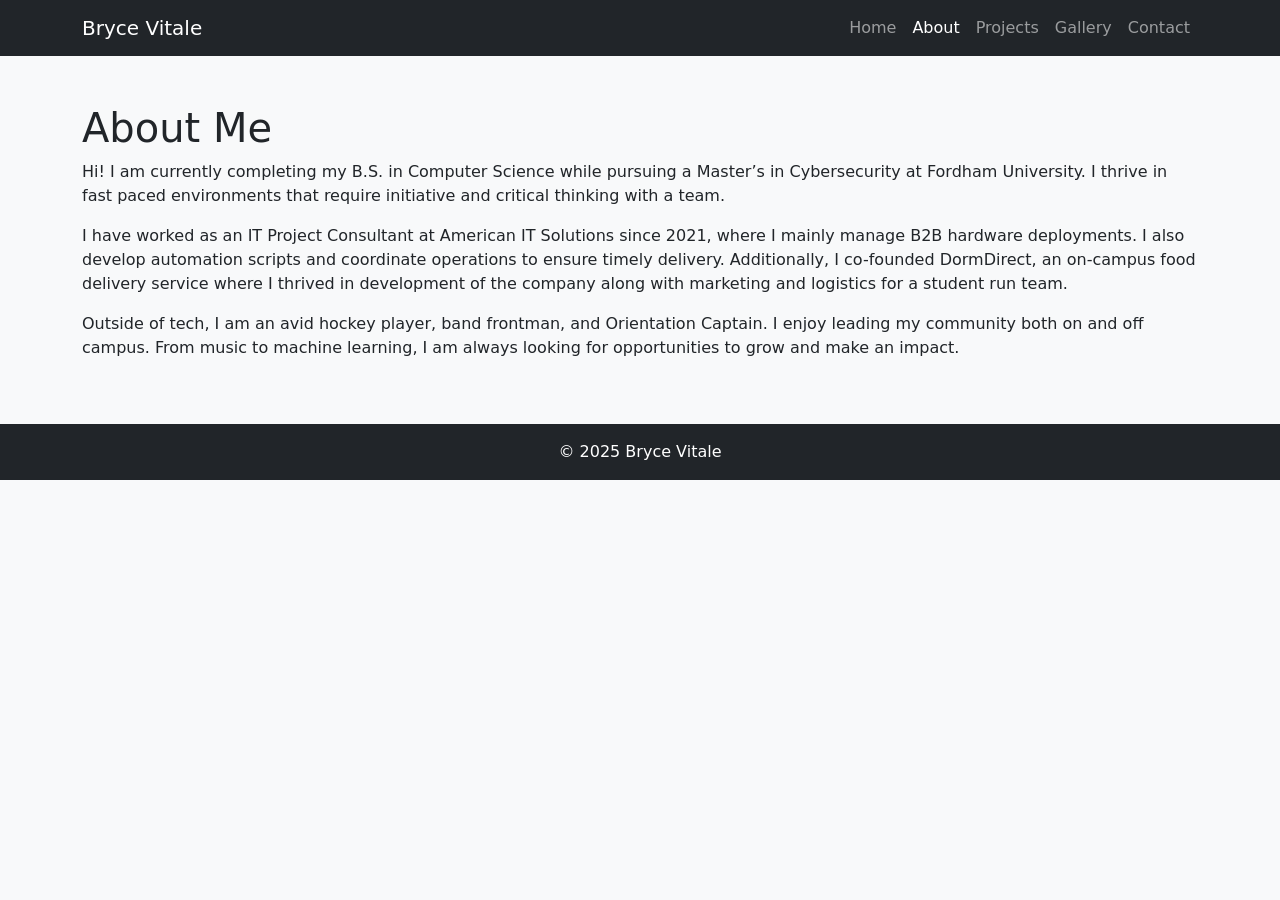
==== about.html @ 7ceeb969 "Add files via upload" ====
<!DOCTYPE html>
<html lang="en">
<head>
  <meta charset="UTF-8" />
  <meta name="viewport" content="width=device-width, initial-scale=1.0" />
  <title>About | Bryce Vitale</title>
  <link href="https://cdn.jsdelivr.net/npm/bootstrap@5.3.0/dist/css/bootstrap.min.css" rel="stylesheet" />
  <link rel="stylesheet" href="style.css" />
</head>
<body>
  <nav class="navbar navbar-expand-lg navbar-dark bg-dark">
    <div class="container">
      <a class="navbar-brand" href="index.html">Bryce Vitale</a>
      <button class="navbar-toggler" type="button" data-bs-toggle="collapse" data-bs-target="#navbarNav">
        <span class="navbar-toggler-icon"></span>
      </button>
      <div class="collapse navbar-collapse" id="navbarNav">
        <ul class="navbar-nav ms-auto">
          <li class="nav-item"><a class="nav-link" href="index.html">Home</a></li>
          <li class="nav-item"><a class="nav-link active" href="about.html">About</a></li>
          <li class="nav-item"><a class="nav-link" href="projects.html">Projects</a></li>
          <li class="nav-item"><a class="nav-link" href="gallery.html">Gallery</a></li>
          <li class="nav-item"><a class="nav-link" href="contact.html">Contact</a></li>
        </ul>
      </div>
    </div>
  </nav>
  <main class="container py-5">
    <h1>About Me</h1>
    <p>Hi! I am currently completing my B.S. in Computer Science while pursuing a Master’s in Cybersecurity at Fordham University. I thrive in fast paced environments that require initiative and critical thinking with a team.</p>
    <p>I have worked as an IT Project Consultant at American IT Solutions since 2021, where I mainly manage B2B hardware deployments. I also develop automation scripts and coordinate operations to ensure timely delivery. Additionally, I co-founded DormDirect, an on-campus food delivery service where I thrived in development of the company along with marketing and logistics for a student run team.</p>
    <p>Outside of tech, I am an avid hockey player, band frontman, and Orientation Captain. I enjoy leading my community both on and off campus. From music to machine learning, I am always looking for opportunities to grow and make an impact.</p>
  </main>
  <footer class="bg-dark text-white text-center py-3">&copy; 2025 Bryce Vitale</footer>
</body>
</html>
---- style.css ----
body {
  background-color: #f8f9fa;
}
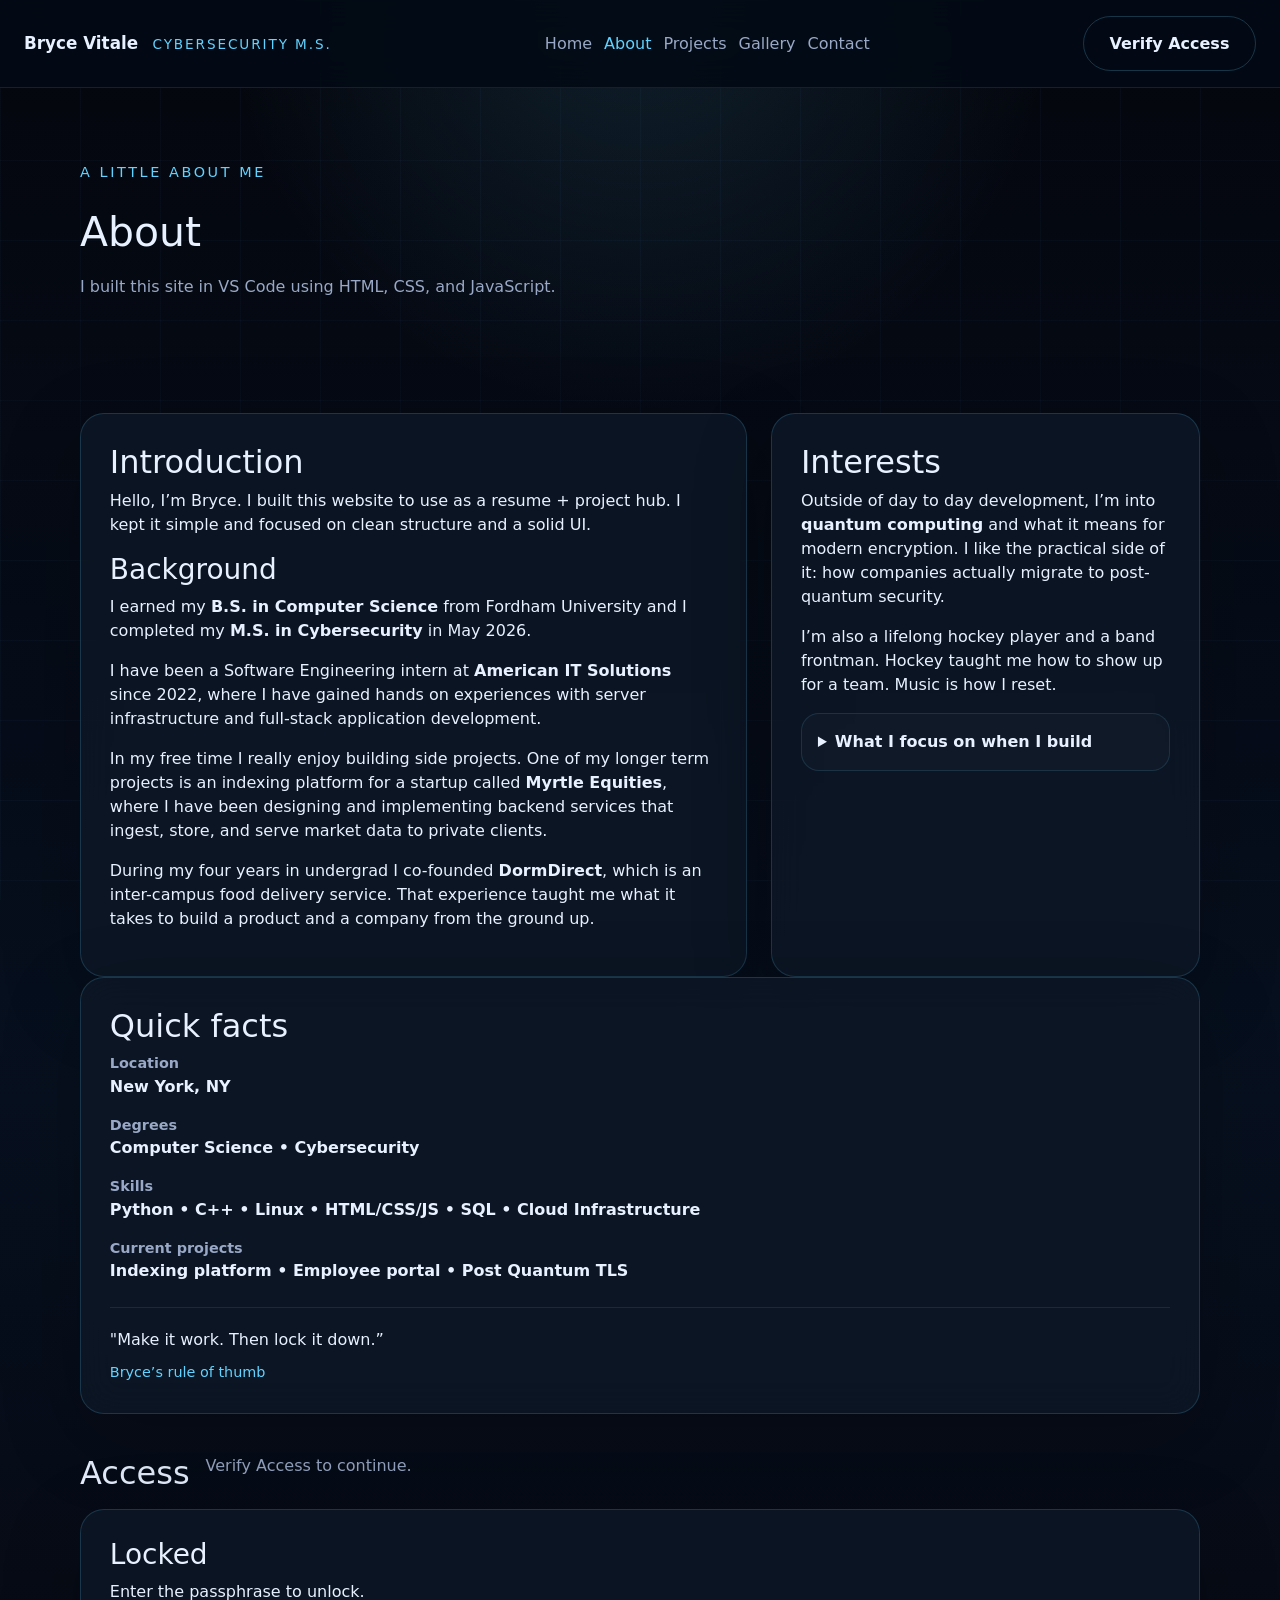
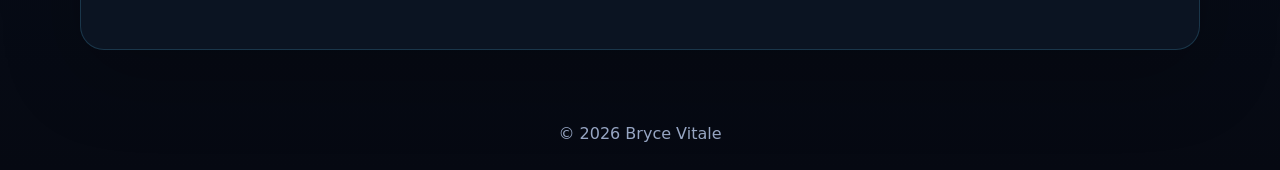
==== commit 2d089885: "Update site files" ====
--- a/about.html
+++ b/about.html
@@ -4,33 +4,137 @@
   <meta charset="UTF-8" />
   <meta name="viewport" content="width=device-width, initial-scale=1.0" />
   <title>About | Bryce Vitale</title>
+  <meta name="description" content="About Bryce Vitale — software engineer focused on cybersecurity, backend systems, and building real products." />
   <link href="https://cdn.jsdelivr.net/npm/bootstrap@5.3.0/dist/css/bootstrap.min.css" rel="stylesheet" />
   <link rel="stylesheet" href="style.css" />
 </head>
 <body>
-  <nav class="navbar navbar-expand-lg navbar-dark bg-dark">
-    <div class="container">
-      <a class="navbar-brand" href="index.html">Bryce Vitale</a>
-      <button class="navbar-toggler" type="button" data-bs-toggle="collapse" data-bs-target="#navbarNav">
-        <span class="navbar-toggler-icon"></span>
-      </button>
-      <div class="collapse navbar-collapse" id="navbarNav">
-        <ul class="navbar-nav ms-auto">
-          <li class="nav-item"><a class="nav-link" href="index.html">Home</a></li>
-          <li class="nav-item"><a class="nav-link active" href="about.html">About</a></li>
-          <li class="nav-item"><a class="nav-link" href="projects.html">Projects</a></li>
-          <li class="nav-item"><a class="nav-link" href="gallery.html">Gallery</a></li>
-          <li class="nav-item"><a class="nav-link" href="contact.html">Contact</a></li>
-        </ul>
+  <!-- about page -->
+  <!-- ** skip link ** -->
+  <a class="visually-hidden-focusable skip-link" href="#main-content">Skip to main content</a>
+  <div class="page-shell">
+    <!-- ** top nav ** -->
+    <nav class="topbar">
+      <div class="brand-row">
+        <a class="brand" href="index.html">Bryce Vitale</a>
+        <span class="brand-tag">Cybersecurity M.S.</span>
       </div>
+      <ul class="nav-links">
+        <li><a class="nav-link" href="index.html">Home</a></li>
+        <li><a class="nav-link active" href="about.html">About</a></li>
+        <li><a class="nav-link" href="projects.html">Projects</a></li>
+        <li><a class="nav-link" href="gallery.html">Gallery</a></li>
+        <li><a class="nav-link" href="contact.html">Contact</a></li>
+      </ul>
+      <button class="btn btn-ghost auth-btn" id="authToggle" type="button">Verify Access</button>
+    </nav>
+
+    <main id="main-content" class="content-shell">
+      <!-- ** header ** -->
+      <section class="page-header">
+        <div>
+          <span class="eyebrow">A little about me</span>
+          <h1>About</h1>
+          <p class="hero-lead">I built this site in VS Code using HTML, CSS, and JavaScript.</p>
+        </div>
+      </section>
+
+      <!-- ** main content ** -->
+      <section class="stacked-grid">
+        <article class="panel glass-card">
+          <h2>Introduction</h2>
+          <p>Hello, I’m Bryce. I built this website to use as a resume + project hub. I kept it simple and focused on clean structure and a solid UI.</p>
+          <h3>Background</h3>
+          <p>I earned my <strong>B.S. in Computer Science</strong> from Fordham University and I completed my <strong>M.S. in Cybersecurity</strong> in <time datetime="2026-05">May 2026</time>.</p>
+          <p>I have been a Software Engineering intern at <strong>American IT Solutions</strong> since 2022, where I have gained hands on experiences with server infrastructure and full-stack application development.</p>
+          <p>In my free time I really enjoy building side projects. One of my longer term projects is an indexing platform for a startup called <strong>Myrtle Equities</strong>, where I have been designing and implementing backend services that ingest, store, and serve market data to private clients.</p>
+          <p>During my four years in undergrad I co-founded <strong>DormDirect</strong>, which is an inter-campus food delivery service. That experience taught me what it takes to build a product and a company from the ground up.</p>
+        </article>
+
+        <article class="panel glass-card">
+          <h2>Interests</h2>
+          <p>Outside of day to day development, I’m into <strong>quantum computing</strong> and what it means for modern encryption. I like the practical side of it: how companies actually migrate to post-quantum security.</p>
+          <p>I’m also a lifelong hockey player and a band frontman. Hockey taught me how to show up for a team. Music is how I reset.</p>
+          <details class="details-panel">
+            <summary>What I focus on when I build</summary>
+            <ul>
+              <li><strong>Semantic HTML</strong> and clean easy-to-follow code structure.</li>
+              <li><strong>Performance</strong>: fast loads, minimal bloat, responsive layouts.</li>
+              <li><strong>Security</strong>: least privilege and secure data handling.</li>
+              <li><strong>Real deployment</strong>: projects should run outside my local development environment.</li>
+            </ul>
+          </details>
+        </article>
+      </section>
+
+      <!-- ** quick facts ** -->
+      <aside class="info-panel glass-card">
+        <div>
+          <h2>Quick facts</h2>
+          <dl>
+            <div>
+              <dt>Location</dt>
+              <dd>New York, NY</dd>
+            </div>
+            <div>
+              <dt>Degrees</dt>
+              <dd>Computer Science • Cybersecurity</dd>
+            </div>
+            <div>
+              <dt>Skills</dt>
+              <dd>Python • C++ • Linux • HTML/CSS/JS • SQL • Cloud Infrastructure</dd>
+            </div>
+            <div>
+              <dt>Current projects</dt>
+              <dd>Indexing platform • Employee portal • Post Quantum TLS</dd>
+            </div>
+          </dl>
+        </div>
+        <div class="quote-block">
+          <p>"Make it work. Then lock it down.”</p>
+          <span>Bryce’s rule of thumb</span>
+        </div>
+      </aside>
+
+      <!-- ** locked section ** -->
+      <section class="panel">
+        <div class="panel-header">
+          <h2>Access</h2>
+          <p>Verify Access to continue.</p>
+        </div>
+        <div class="auth-panel" id="authPanel">
+          <div class="panel-card">
+            <h3>Locked</h3>
+            <p>Enter the passphrase to unlock.</p>
+          </div>
+        </div>
+      </section>
+    </main>
+
+    <!-- ** footer ** -->
+    <footer class="site-footer">&copy; 2026 Bryce Vitale</footer>
+  </div>
+
+  <!-- ** verify access modal ** -->
+  <div class="modal-overlay hidden" id="authModal" role="dialog" aria-modal="true" aria-labelledby="authModalTitle">
+    <div class="modal-card">
+      <div class="modal-card-header">
+        <h2 id="authModalTitle">Authentication required</h2>
+        <p>Enter the passphrase to unlock.</p>
+      </div>
+      <form id="authForm" class="auth-form">
+        <label class="form-label" for="authInput">Passphrase</label>
+        <input class="form-control" id="authInput" type="password" autocomplete="current-password" required />
+        <div class="modal-actions">
+          <button class="btn btn-primary" type="submit">Unlock</button>
+          <button class="btn btn-ghost" type="button" id="authClose">Cancel</button>
+        </div>
+        <p class="hint">Access is stored in this browser.</p>
+      </form>
     </div>
-  </nav>
-  <main class="container py-5">
-    <h1>About Me</h1>
-    <p>Hi! I am currently completing my B.S. in Computer Science while pursuing a Master’s in Cybersecurity at Fordham University. I thrive in fast paced environments that require initiative and critical thinking with a team.</p>
-    <p>I have worked as an IT Project Consultant at American IT Solutions since 2021, where I mainly manage B2B hardware deployments. I also develop automation scripts and coordinate operations to ensure timely delivery. Additionally, I co-founded DormDirect, an on-campus food delivery service where I thrived in development of the company along with marketing and logistics for a student run team.</p>
-    <p>Outside of tech, I am an avid hockey player, band frontman, and Orientation Captain. I enjoy leading my community both on and off campus. From music to machine learning, I am always looking for opportunities to grow and make an impact.</p>
-  </main>
-  <footer class="bg-dark text-white text-center py-3">&copy; 2025 Bryce Vitale</footer>
+  </div>
+
+  <script src="https://cdn.jsdelivr.net/npm/bootstrap@5.3.0/dist/js/bootstrap.bundle.min.js" defer></script>
+  <script src="script.js" defer></script>
 </body>
-</html>
+</html>
--- a/style.css
+++ b/style.css
@@ -1,3 +1,509 @@
+:root {
+  color-scheme: dark;
+  --bg: #060712;
+  --surface: rgba(13, 22, 36, 0.92);
+  --surface-soft: rgba(18, 30, 50, 0.94);
+  --surface-strong: rgba(15, 23, 40, 0.98);
+  --text: #e7f1ff;
+  --muted: #99a8c6;
+  --accent: #62d3ff;
+  --accent-dark: #2cb5ff;
+  --border: rgba(98, 211, 255, 0.18);
+  --shadow: 0 24px 80px rgba(0, 0, 0, 0.24);
+}
+
+* {
+  box-sizing: border-box;
+}
+
+html {
+  scroll-behavior: smooth;
+}
+
 body {
-  background-color: #f8f9fa;
-}+  margin: 0;
+  min-height: 100vh;
+  font-family: Inter, ui-sans-serif, system-ui, -apple-system, BlinkMacSystemFont, "Segoe UI", sans-serif;
+  background: radial-gradient(circle at top, rgba(98, 211, 255, 0.12), transparent 22%), linear-gradient(180deg, #04060d 0%, #07101f 62%, #060912 100%);
+  color: var(--text);
+}
+
+body::before {
+  content: "";
+  position: fixed;
+  inset: 0;
+  background-image: linear-gradient(90deg, rgba(98, 211, 255, 0.03) 1px, transparent 1px), linear-gradient(180deg, rgba(98, 211, 255, 0.03) 1px, transparent 1px);
+  background-size: 80px 80px;
+  pointer-events: none;
+  z-index: 0;
+}
+
+.skip-link {
+  position: absolute;
+  left: 1rem;
+  top: 1rem;
+  padding: 0.75rem 1rem;
+  background: rgba(0, 0, 0, 0.84);
+  color: var(--text);
+  border-radius: 999px;
+  z-index: 20;
+  transform: translateY(-120%);
+  transition: transform 0.2s ease;
+}
+
+.skip-link:focus {
+  transform: translateY(0);
+}
+
+.page-shell {
+  position: relative;
+  z-index: 1;
+  min-height: 100vh;
+  display: flex;
+  flex-direction: column;
+}
+
+.topbar {
+  display: flex;
+  align-items: center;
+  justify-content: space-between;
+  gap: 1rem;
+  padding: 1rem 1.5rem;
+  background: rgba(3, 10, 21, 0.92);
+  border-bottom: 1px solid rgba(98, 211, 255, 0.12);
+  backdrop-filter: blur(16px);
+  position: sticky;
+  top: 0;
+  z-index: 10;
+}
+
+.brand-row {
+  display: flex;
+  align-items: center;
+  gap: 0.9rem;
+}
+
+.brand {
+  color: var(--text);
+  font-size: 1.05rem;
+  font-weight: 700;
+  text-decoration: none;
+}
+
+.brand-tag {
+  color: var(--accent);
+  font-size: 0.85rem;
+  letter-spacing: 0.14em;
+  text-transform: uppercase;
+}
+
+.nav-links {
+  display: flex;
+  flex-wrap: wrap;
+  gap: 0.75rem;
+  list-style: none;
+  margin: 0;
+  padding: 0;
+}
+
+.nav-link {
+  color: var(--muted);
+  text-decoration: none;
+  font-weight: 500;
+  transition: color 0.2s ease;
+}
+
+.nav-link:hover,
+.nav-link.active {
+  color: var(--accent);
+}
+
+.auth-btn {
+  border: 1px solid rgba(98, 211, 255, 0.18);
+  color: var(--text);
+}
+
+.content-shell {
+  width: min(1120px, calc(100% - 3rem));
+  margin: 0 auto;
+  padding: 2rem 0 3rem;
+}
+
+.hero-section {
+  min-height: 520px;
+  display: grid;
+  place-items: center;
+  padding: 3rem 1.5rem;
+  position: relative;
+  overflow: hidden;
+  border-radius: 30px;
+  background: radial-gradient(circle at top left, rgba(98, 211, 255, 0.18), transparent 24%), linear-gradient(130deg, rgba(24, 38, 63, 0.95), rgba(9, 15, 27, 0.96));
+  box-shadow: var(--shadow);
+}
+
+.hero-grid {
+  position: absolute;
+  inset: 0;
+  background-image: radial-gradient(circle at 20% 10%, rgba(98, 211, 255, 0.18), transparent 14%), radial-gradient(circle at 80% 35%, rgba(98, 211, 255, 0.16), transparent 14%), radial-gradient(circle at 55% 80%, rgba(255, 255, 255, 0.05), transparent 12%);
+  opacity: 0.8;
+  pointer-events: none;
+}
+
+.hero-copy {
+  position: relative;
+  z-index: 1;
+  max-width: 760px;
+  text-align: left;
+}
+
+.eyebrow {
+  display: inline-block;
+  margin-bottom: 1rem;
+  font-size: 0.9rem;
+  letter-spacing: 0.18em;
+  text-transform: uppercase;
+  color: var(--accent);
+}
+
+.hero-copy h1 {
+  font-size: clamp(2.5rem, 4vw, 4.5rem);
+  margin: 0;
+  letter-spacing: -0.05em;
+}
+
+.hero-lead,
+.hero-quote {
+  max-width: 760px;
+  margin-top: 1.25rem;
+  line-height: 1.75;
+  color: var(--muted);
+}
+
+.hero-quote {
+  color: var(--text);
+  font-weight: 500;
+}
+
+.hero-actions {
+  margin-top: 2rem;
+  display: flex;
+  flex-wrap: wrap;
+  gap: 1rem;
+}
+
+.btn {
+  border-radius: 999px;
+  padding: 0.92rem 1.6rem;
+  font-weight: 600;
+}
+
+.btn-ghost {
+  background: transparent;
+  border: 1px solid rgba(98, 211, 255, 0.22);
+  color: var(--text);
+}
+
+.feature-grid,
+.project-grid,
+.gallery-grid,
+.stacked-grid {
+  display: grid;
+  gap: 1.5rem;
+  margin-top: 2.5rem;
+}
+
+.feature-grid {
+  grid-template-columns: repeat(auto-fit, minmax(240px, 1fr));
+}
+
+.project-grid {
+  grid-template-columns: repeat(auto-fit, minmax(260px, 1fr));
+}
+
+.gallery-grid {
+  grid-template-columns: repeat(auto-fit, minmax(240px, 1fr));
+}
+
+.stacked-grid {
+  grid-template-columns: 1.4fr 0.9fr;
+}
+
+.glass-card,
+.panel-card,
+.project-card,
+.info-panel,
+.contact-panel {
+  background: var(--surface);
+  border: 1px solid var(--border);
+  border-radius: 24px;
+  box-shadow: var(--shadow);
+  padding: 1.8rem;
+  backdrop-filter: blur(18px);
+}
+
+.glass-card:hover,
+.project-card:hover,
+.info-panel:hover,
+.contact-panel:hover {
+  border-color: rgba(98, 211, 255, 0.34);
+}
+
+.glass-card h2,
+.project-card h2,
+.panel-header h2,
+.page-header h1 {
+  margin-top: 0;
+}
+
+.project-card {
+  transition: transform 0.25s ease, box-shadow 0.25s ease;
+}
+
+.project-card:hover {
+  transform: translateY(-8px);
+}
+
+.gallery-item {
+  position: relative;
+  overflow: hidden;
+  border-radius: 24px;
+}
+
+.gallery-item img {
+  width: 100%;
+  display: block;
+  transition: transform 0.35s ease;
+}
+
+.gallery-item:hover img {
+  transform: scale(1.05);
+}
+
+.gallery-item figcaption {
+  position: absolute;
+  left: 0;
+  right: 0;
+  bottom: 0;
+  padding: 1rem;
+  background: linear-gradient(180deg, transparent, rgba(3, 8, 17, 0.9));
+  color: var(--text);
+  font-size: 0.95rem;
+}
+
+.panel {
+  margin-top: 2.5rem;
+}
+
+.panel-header {
+  display: flex;
+  align-items: flex-start;
+  gap: 1rem;
+  margin-bottom: 1rem;
+}
+
+.panel-header h2 {
+  margin: 0;
+}
+
+.panel-header p {
+  margin: 0;
+  color: var(--muted);
+}
+
+.auth-panel {
+  display: grid;
+  gap: 1rem;
+}
+
+.panel-card h3 {
+  margin-top: 0;
+}
+
+.info-panel dl {
+  display: grid;
+  gap: 1rem;
+  margin: 0 0 1.5rem;
+}
+
+.info-panel dt {
+  color: var(--muted);
+  font-size: 0.9rem;
+}
+
+.info-panel dd {
+  margin: 0;
+  font-weight: 600;
+}
+
+.quote-block {
+  border-top: 1px solid rgba(98, 211, 255, 0.12);
+  padding-top: 1.25rem;
+  margin-top: 1.5rem;
+}
+
+.quote-block p {
+  margin: 0 0 0.5rem;
+}
+
+.quote-block span {
+  color: var(--accent);
+  font-size: 0.9rem;
+}
+
+.details-panel {
+  margin-top: 1rem;
+  border: 1px solid rgba(98, 211, 255, 0.14);
+  border-radius: 18px;
+  padding: 1rem;
+  background: rgba(255, 255, 255, 0.02);
+}
+
+.details-panel summary {
+  font-weight: 600;
+  cursor: pointer;
+}
+
+.details-panel ul {
+  margin: 0.75rem 0 0;
+  padding-left: 1.25rem;
+  color: var(--muted);
+}
+
+.page-header {
+  padding: 2.5rem 0 1rem;
+}
+
+.page-header h1 {
+  margin: 0.5rem 0 0;
+  font-size: clamp(2.2rem, 3.2vw, 3.6rem);
+}
+
+.page-header .hero-lead {
+  margin-top: 1rem;
+  color: var(--muted);
+}
+
+.contact-form {
+  display: grid;
+  gap: 1.25rem;
+}
+
+.form-row {
+  display: grid;
+  gap: 0.5rem;
+}
+
+.form-label {
+  font-weight: 600;
+  color: var(--text);
+}
+
+.form-control {
+  border-radius: 16px;
+  border: 1px solid rgba(98, 211, 255, 0.15);
+  background: rgba(2, 8, 18, 0.95);
+  color: var(--text);
+  padding: 0.95rem 1rem;
+}
+
+.form-control:focus {
+  outline: none;
+  border-color: var(--accent);
+  box-shadow: 0 0 0 3px rgba(98, 211, 255, 0.14);
+}
+
+.form-note {
+  color: var(--muted);
+  font-size: 0.95rem;
+}
+
+.site-footer {
+  margin-top: auto;
+  padding: 1.5rem 0;
+  text-align: center;
+  color: var(--muted);
+}
+
+.modal-overlay {
+  position: fixed;
+  inset: 0;
+  background: rgba(1, 5, 13, 0.88);
+  display: grid;
+  place-items: center;
+  padding: 1.5rem;
+  z-index: 50;
+}
+
+.modal-card {
+  width: min(520px, 100%);
+  border-radius: 28px;
+  background: rgba(9, 16, 30, 0.96);
+  border: 1px solid rgba(98, 211, 255, 0.14);
+  box-shadow: var(--shadow);
+  padding: 2rem;
+}
+
+.modal-card-header h2 {
+  margin: 0 0 0.5rem;
+}
+
+.modal-card-header p {
+  margin: 0;
+  color: var(--muted);
+}
+
+.auth-form {
+  display: grid;
+  gap: 1rem;
+  margin-top: 1.5rem;
+}
+
+.modal-actions {
+  display: flex;
+  gap: 1rem;
+  flex-wrap: wrap;
+}
+
+.hint {
+  margin: 0;
+  color: var(--muted);
+  font-size: 0.95rem;
+}
+
+.hidden {
+  display: none !important;
+}
+
+.input-error {
+  border-color: #ff6f6f !important;
+  animation: shake 0.25s ease;
+}
+
+@keyframes shake {
+  0%, 100% { transform: translateX(0); }
+  25% { transform: translateX(-6px); }
+  75% { transform: translateX(6px); }
+}
+
+@media (max-width: 860px) {
+  .topbar {
+    flex-direction: column;
+    align-items: stretch;
+  }
+  .nav-links {
+    justify-content: center;
+  }
+  .stacked-grid {
+    grid-template-columns: 1fr;
+  }
+}
+
+@media (max-width: 620px) {
+  .hero-section {
+    padding: 2rem 1rem;
+  }
+  .hero-actions {
+    flex-direction: column;
+    align-items: stretch;
+  }
+}
